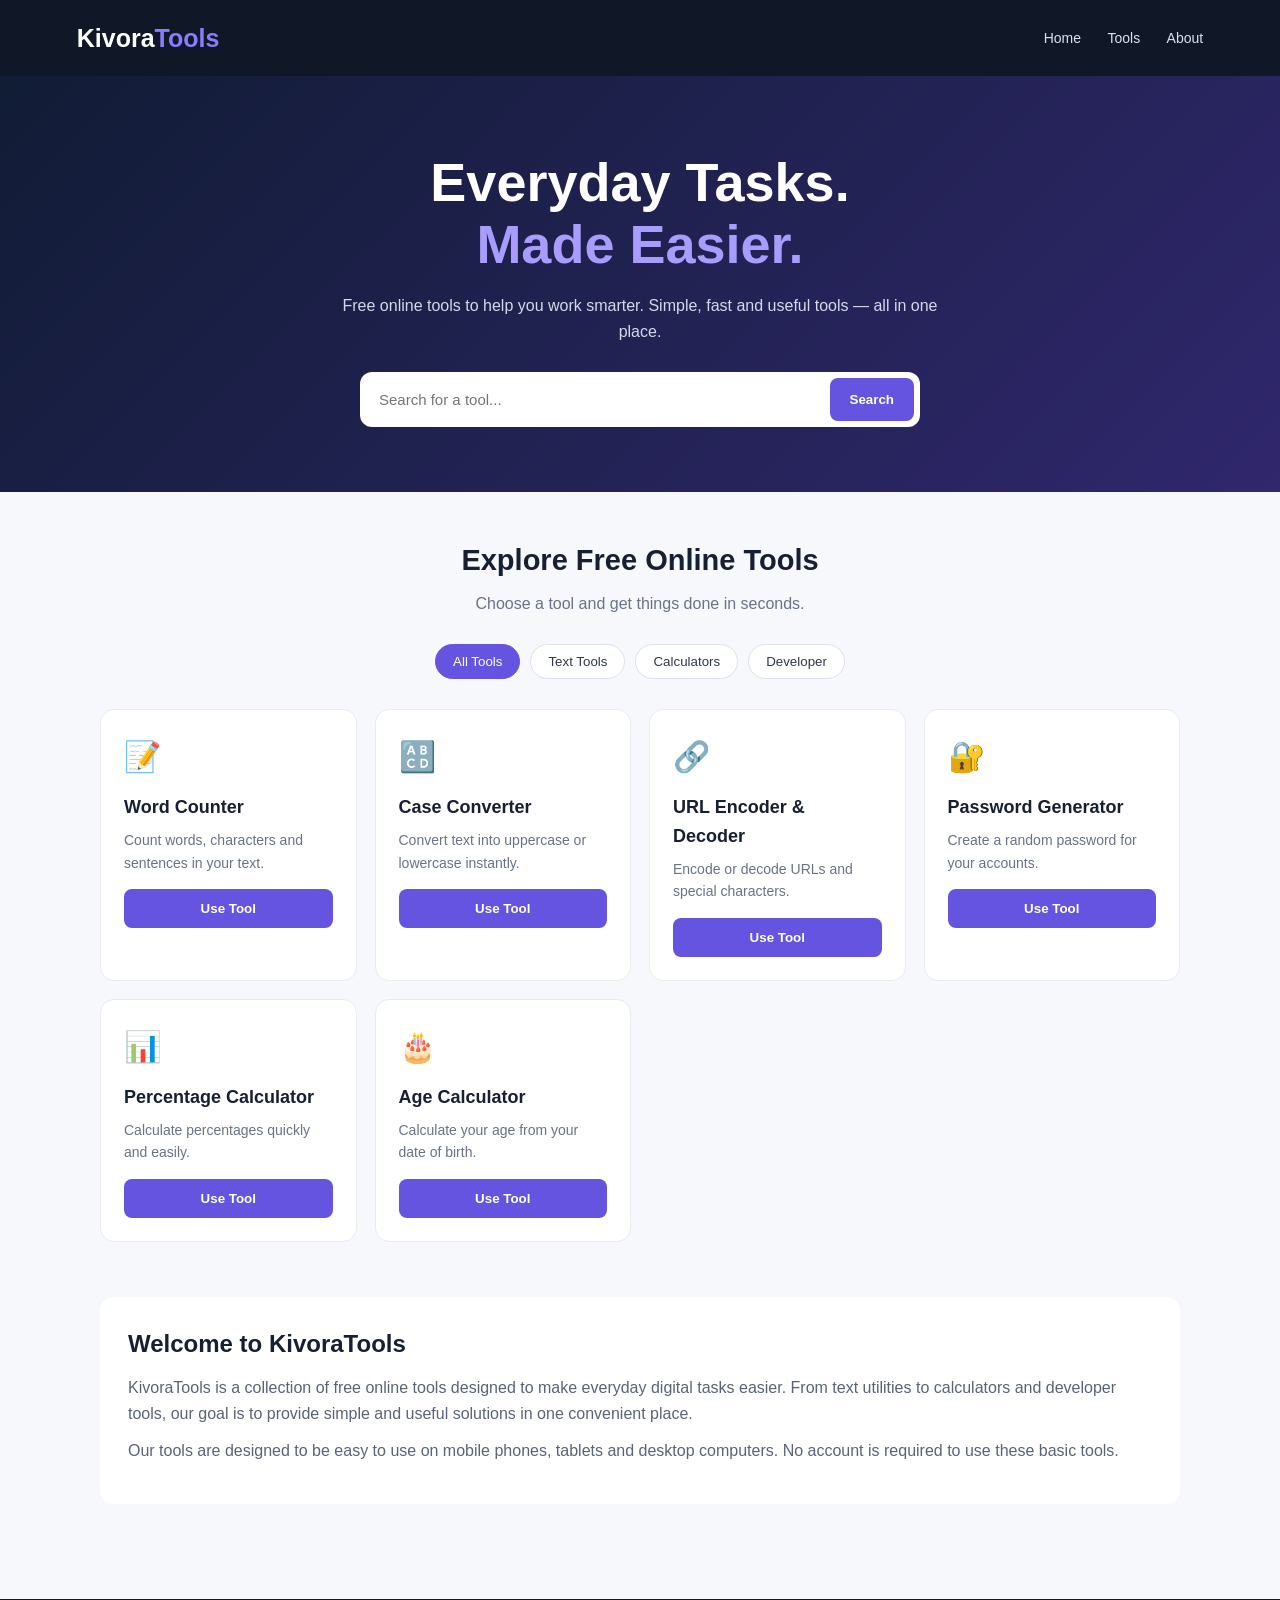
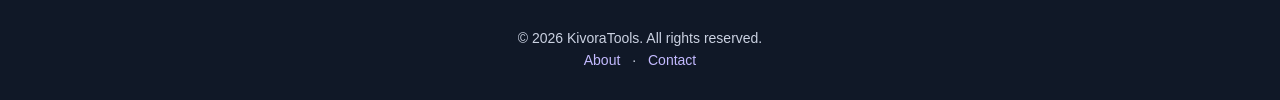
==== index.html @ 977b363c "Add initial HTML structure for KivoraTools" ====
<!DOCTYPE html>
<html lang="en">
<head>
  <meta charset="UTF-8">
  <meta name="viewport" content="width=device-width, initial-scale=1.0">
  <title>KivoraTools - Free Online Tools for Everyone</title>
  <meta name="description" content="Discover free online tools for text, images, calculators and everyday tasks. Fast, simple and easy-to-use tools with no signup required.">
  <meta name="robots" content="index, follow">
  <link rel="canonical" href="https://fretoolss.github.io/kivoratools/">
  <meta property="og:title" content="KivoraTools - Free Online Tools">
  <meta property="og:description" content="Simple, fast and free online tools for everyday tasks.">
  <meta property="og:type" content="website">
  <meta name="theme-color" content="#101827">

  <style>
    *{box-sizing:border-box;margin:0;padding:0}
    body{font-family:Arial,sans-serif;background:#f7f8fc;color:#172033;line-height:1.6}
    header{background:#101827;color:white;padding:18px 6%;display:flex;justify-content:space-between;align-items:center}
    .logo{font-size:25px;font-weight:800;color:#fff;text-decoration:none}
    .logo span{color:#8b7cff}
    nav a{color:#dce2ef;text-decoration:none;margin-left:22px;font-size:14px}
    .hero{text-align:center;padding:75px 20px 65px;background:linear-gradient(135deg,#111c35,#30276d);color:white}
    .hero h1{font-size:clamp(32px,6vw,54px);line-height:1.15;margin-bottom:18px}
    .hero h1 span{color:#a99cff}
    .hero p{color:#d6d9eb;max-width:620px;margin:0 auto 28px}
    .search{max-width:560px;margin:auto;display:flex;background:white;border-radius:12px;padding:6px}
    .search input{flex:1;min-width:0;border:0;outline:0;padding:13px;font-size:15px}
    .search button,.tool button{border:0;background:#6554df;color:white;padding:12px 20px;border-radius:8px;cursor:pointer;font-weight:bold}
    main{max-width:1120px;margin:auto;padding:45px 20px}
    .section-title{text-align:center;margin-bottom:28px}
    .section-title h2{font-size:29px;margin-bottom:7px}
    .section-title p{color:#687386}
    .categories{display:flex;justify-content:center;flex-wrap:wrap;gap:10px;margin-bottom:30px}
    .categories button{border:1px solid #dddff0;background:white;padding:9px 17px;border-radius:30px;cursor:pointer;color:#30384c}
    .categories button.active,.categories button:hover{background:#6554df;color:white;border-color:#6554df}
    .grid{display:grid;grid-template-columns:repeat(auto-fit,minmax(230px,1fr));gap:18px}
    .tool{background:white;border:1px solid #e9eaf2;border-radius:14px;padding:23px;transition:.2s}
    .tool:hover{transform:translateY(-4px);box-shadow:0 10px 28px #17203312}
    .tool .emoji{font-size:30px;margin-bottom:12px}
    .tool h3{font-size:18px;margin-bottom:7px}
    .tool p{font-size:14px;color:#687386;min-height:45px;margin-bottom:15px}
    .tool button{width:100%}
    .workspace{display:none;background:white;padding:25px;border-radius:14px;margin:30px 0;border:1px solid #e5e6ef}
    .workspace h2{margin-bottom:15px}
    textarea,.workspace input{width:100%;padding:13px;border:1px solid #d8dbea;border-radius:8px;margin:8px 0;font:inherit}
    .workspace textarea{min-height:120px;resize:vertical}
    .workspace button{margin:8px 6px 0 0}
    .result{margin-top:15px;padding:13px;background:#f0efff;border-radius:8px;overflow-wrap:anywhere}
    .about{margin-top:55px;background:white;border-radius:14px;padding:28px}
    .about h2{margin-bottom:12px}
    .about p{color:#596477;margin-bottom:12px}
    footer{text-align:center;background:#101827;color:#cbd2e2;padding:28px 15px;margin-top:50px;font-size:14px}
    footer a{color:#c3baff;text-decoration:none;margin:0 8px}
    @media(max-width:600px){header{padding:15px 18px}nav a{margin-left:10px;font-size:12px}.hero{padding:55px 18px}main{padding:35px 15px}}
  </style>
</head>
<body>

<header>
  <a class="logo" href="#">Kivora<span>Tools</span></a>
  <nav>
    <a href="#">Home</a>
    <a href="#tools">Tools</a>
    <a href="#about">About</a>
  </nav>
</header>

<section class="hero">
  <h1>Everyday Tasks.<br><span>Made Easier.</span></h1>
  <p>Free online tools to help you work smarter. Simple, fast and useful tools — all in one place.</p>
  <div class="search">
    <input id="searchInput" type="search" placeholder="Search for a tool...">
    <button onclick="searchTools()">Search</button>
  </div>
</section>

<main id="tools">
  <div class="section-title">
    <h2>Explore Free Online Tools</h2>
    <p>Choose a tool and get things done in seconds.</p>
  </div>

  <div class="categories">
    <button class="active" onclick="filterTools('all',this)">All Tools</button>
    <button onclick="filterTools('text',this)">Text Tools</button>
    <button onclick="filterTools('calculator',this)">Calculators</button>
    <button onclick="filterTools('developer',this)">Developer</button>
  </div>

  <div class="grid" id="toolGrid">
    <article class="tool" data-category="text" data-name="word counter">
      <div class="emoji">📝</div><h3>Word Counter</h3>
      <p>Count words, characters and sentences in your text.</p>
      <button onclick="openTool('words')">Use Tool</button>
    </article>
    <article class="tool" data-category="text" data-name="case converter">
      <div class="emoji">🔠</div><h3>Case Converter</h3>
      <p>Convert text into uppercase or lowercase instantly.</p>
      <button onclick="openTool('case')">Use Tool</button>
    </article>
    <article class="tool" data-category="developer" data-name="url encoder decoder">
      <div class="emoji">🔗</div><h3>URL Encoder & Decoder</h3>
      <p>Encode or decode URLs and special characters.</p>
      <button onclick="openTool('url')">Use Tool</button>
    </article>
    <article class="tool" data-category="developer" data-name="password generator">
      <div class="emoji">🔐</div><h3>Password Generator</h3>
      <p>Create a random password for your accounts.</p>
      <button onclick="openTool('password')">Use Tool</button>
    </article>
    <article class="tool" data-category="calculator" data-name="percentage calculator">
      <div class="emoji">📊</div><h3>Percentage Calculator</h3>
      <p>Calculate percentages quickly and easily.</p>
      <button onclick="openTool('percentage')">Use Tool</button>
    </article>
    <article class="tool" data-category="calculator" data-name="age calculator">
      <div class="emoji">🎂</div><h3>Age Calculator</h3>
      <p>Calculate your age from your date of birth.</p>
      <button onclick="openTool('age')">Use Tool</button>
    </article>
  </div>

  <section class="workspace" id="workspace">
    <h2 id="toolTitle">Online Tool</h2>
    <div id="toolContent"></div>
    <button onclick="closeTool()">Close Tool</button>
  </section>

  <section class="about" id="about">
    <h2>Welcome to KivoraTools</h2>
    <p>KivoraTools is a collection of free online tools designed to make everyday digital tasks easier. From text utilities to calculators and developer tools, our goal is to provide simple and useful solutions in one convenient place.</p>
    <p>Our tools are designed to be easy to use on mobile phones, tablets and desktop computers. No account is required to use these basic tools.</p>
  </section>
</main>

<footer>
  <p>© 2026 KivoraTools. All rights reserved.</p>
  <p><a href="#about">About</a> · <a href="mailto:hello@kivoratools.com">Contact</a></p>
</footer>

<script>
const workspace=document.getElementById('workspace');
const content=document.getElementById('toolContent');
const title=document.getElementById('toolTitle');

function openTool(type){
 workspace.style.display='block';
 workspace.scrollIntoView({behavior:'smooth'});
 const tools={
 words:['Word Counter',`<textarea id="textBox" placeholder="Type or paste your text here..." oninput="countWords()"></textarea><div class="result" id="wordResult">Words: 0 | Characters: 0 | Sentences: 0</div>`],
 case:['Case Converter',`<textarea id="caseText" placeholder="Enter your text..."></textarea><button onclick="convertCase('upper')">UPPERCASE</button><button onclick="convertCase('lower')">lowercase</button><button onclick="convertCase('title')">Title Case</button><div class="result" id="caseResult"></div>`],
 url:['URL Encoder & Decoder',`<textarea id="urlText" placeholder="Enter text or URL..."></textarea><button onclick="urlConvert('encode')">Encode</button><button onclick="urlConvert('decode')">Decode</button><div class="result" id="urlResult"></div>`],
 password:['Password Generator',`<label>Password length: <input id="passLength" type="number" min="6" max="64" value="16"></label><button onclick="makePassword()">Generate Password</button><div class="result" id="passResult"></div>`],
 percentage:['Percentage Calculator',`<input id="percent" type="number" placeholder="Percentage"><input id="number" type="number" placeholder="Number"><button onclick="calcPercent()">Calculate</button><div class="result" id="percentResult"></div>`],
 age:['Age Calculator',`<label>Date of birth</label><input id="birth" type="date"><button onclick="calcAge()">Calculate Age</button><div class="result" id="ageResult"></div>`]
 };
 title.textContent=tools[type][0];
 content.innerHTML=tools[type][1];
}
function closeTool(){workspace.style.display='none'}
function countWords(){
 const t=document.getElementById('textBox').value.trim();
 const words=t?t.split(/\s+/).length:0;
 const sentences=t?(t.match(/[.!?]+/g)||[]).length:0;
 document.getElementById('wordResult').textContent=`Words: ${words} | Characters: ${t.length} | Sentences: ${sentences}`;
}
function convertCase(mode){
 let t=document.getElementById('caseText').value;
 if(mode==='upper')t=t.toUpperCase();
 if(mode==='lower')t=t.toLowerCase();
 if(mode==='title')t=t.toLowerCase().replace(/\b\w/g,c=>c.toUpperCase());
 document.getElementById('caseResult').textContent=t;
}
function urlConvert(mode){
 try{
 const t=document.getElementById('urlText').value;
 document.getElementById('urlResult').textContent=mode==='encode'?encodeURIComponent(t):decodeURIComponent(t);
 }catch(e){document.getElementById('urlResult').textContent='Invalid encoded text.'}
}
function makePassword(){
 const n=Math.max(6,Math.min(64,Number(document.getElementById('passLength').value)||16));
 const chars='ABCDEFGHIJKLMNOPQRSTUVWXYZabcdefghijklmnopqrstuvwxyz0123456789!@#$%&*';
 const random=new Uint32Array(n);crypto.getRandomValues(random);
 let p='';for(let x of random)p+=chars[x%chars.length];
 document.getElementById('passResult').textContent=p;
}
function calcPercent(){
 const p=Number(document.getElementById('percent').value);
 const n=Number(document.getElementById('number').value);
 document.getElementById('percentResult').textContent=Number.isFinite(p)&&Number.isFinite(n)?`${p}% of ${n} = ${(p*n/100).toFixed(2)}`:'Enter valid numbers.';
}
function calcAge(){
 const d=new Date(document.getElementById('birth').value);
 const now=new Date();
 if(!document.getElementById('birth').value||d>now){document.getElementById('ageResult').textContent='Please enter a valid date of birth.';return}
 let age=now.getFullYear()-d.getFullYear();
 const m=now.getMonth()-d.getMonth();
 if(m<0||(m===0&&now.getDate()<d.getDate()))age--;
 document.getElementById('ageResult').textContent=`Your age is ${age} years.`;
}
function filterTools(category,button){
 document.querySelectorAll('.categories button').forEach(b=>b.classList.remove('active'));
 button.classList.add('active');
 document.querySelectorAll('.tool').forEach(card=>{
 card.style.display=category==='all'||card.dataset.category===category?'':'none';
 });
}
function searchTools(){
 const q=document.getElementById('searchInput').value.toLowerCase();
 document.querySelectorAll('.tool').forEach(card=>{
 card.style.display=card.dataset.name.includes(q)||card.textContent.toLowerCase().includes(q)?'':'none';
 });
}
document.getElementById('searchInput').addEventListener('input',searchTools);
</script>
</body>
                                   </html>
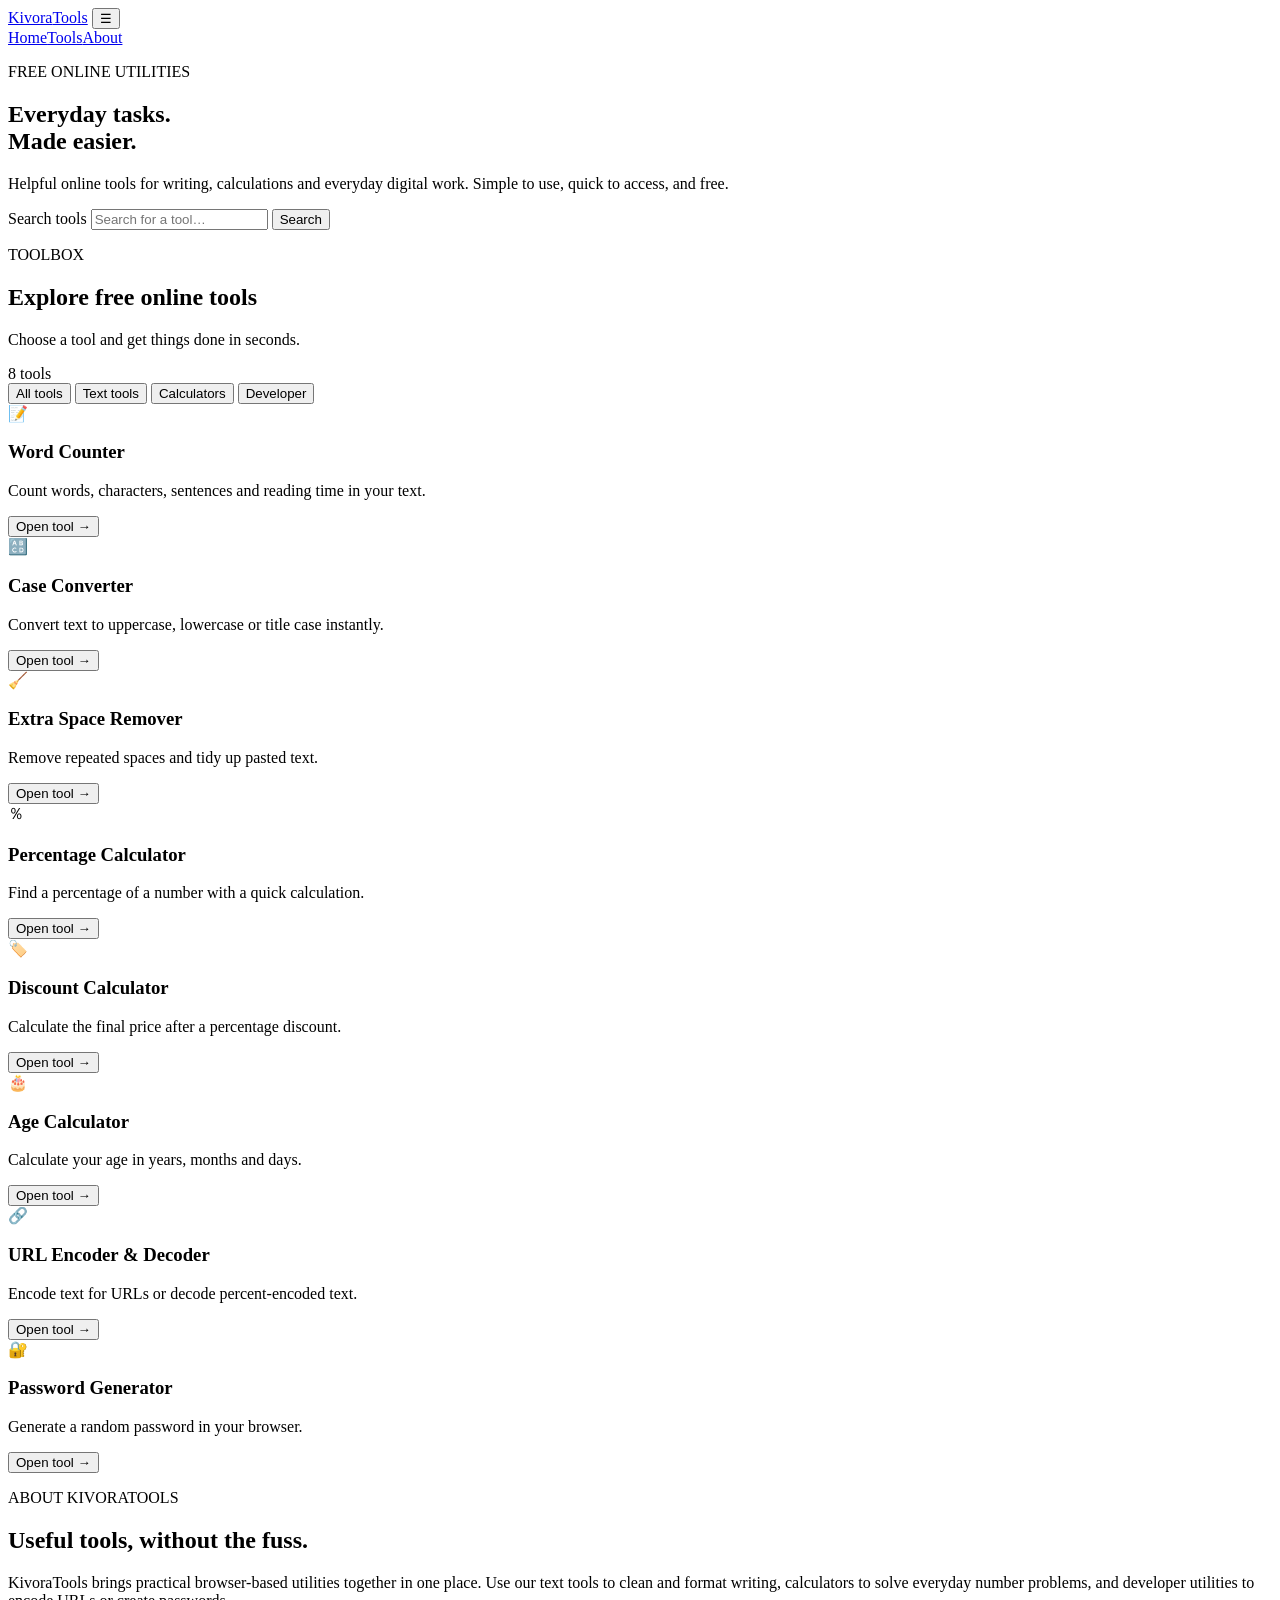
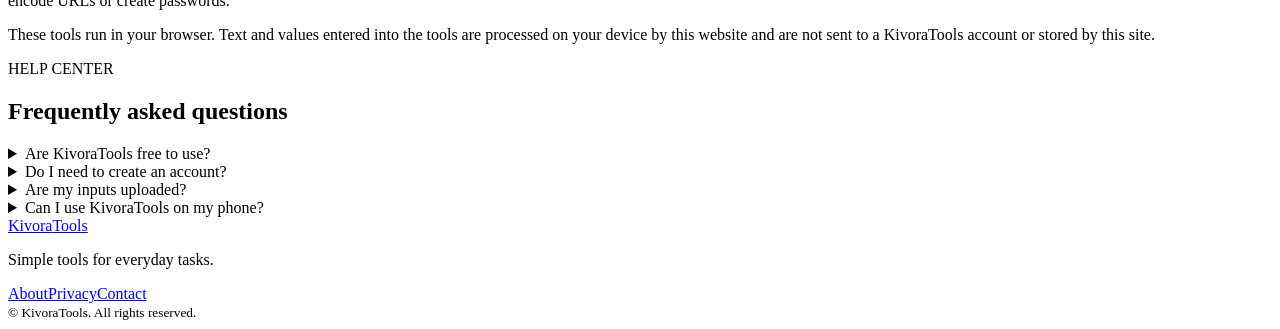
==== commit e3610b5d: "Add files via upload" ====
--- a/index.html
+++ b/index.html
@@ -1,219 +1,98 @@
-
-<!DOCTYPE html>
+<!doctype html>
 <html lang="en">
 <head>
-  <meta charset="UTF-8">
-  <meta name="viewport" content="width=device-width, initial-scale=1.0">
-  <title>KivoraTools - Free Online Tools for Everyone</title>
-  <meta name="description" content="Discover free online tools for text, images, calculators and everyday tasks. Fast, simple and easy-to-use tools with no signup required.">
-  <meta name="robots" content="index, follow">
+  <meta charset="utf-8">
+  <meta name="viewport" content="width=device-width, initial-scale=1">
+  <title>KivoraTools – Free Online Tools for Everyday Tasks</title>
+  <meta name="description" content="Use free, fast and simple online tools for text, calculations and developer tasks. Word counter, case converter, percentage calculator, URL encoder and more.">
+  <meta name="robots" content="index,follow,max-image-preview:large">
   <link rel="canonical" href="https://fretoolss.github.io/kivoratools/">
-  <meta property="og:title" content="KivoraTools - Free Online Tools">
-  <meta property="og:description" content="Simple, fast and free online tools for everyday tasks.">
+  <meta name="theme-color" content="#101827">
   <meta property="og:type" content="website">
-  <meta name="theme-color" content="#101827">
-
-  <style>
-    *{box-sizing:border-box;margin:0;padding:0}
-    body{font-family:Arial,sans-serif;background:#f7f8fc;color:#172033;line-height:1.6}
-    header{background:#101827;color:white;padding:18px 6%;display:flex;justify-content:space-between;align-items:center}
-    .logo{font-size:25px;font-weight:800;color:#fff;text-decoration:none}
-    .logo span{color:#8b7cff}
-    nav a{color:#dce2ef;text-decoration:none;margin-left:22px;font-size:14px}
-    .hero{text-align:center;padding:75px 20px 65px;background:linear-gradient(135deg,#111c35,#30276d);color:white}
-    .hero h1{font-size:clamp(32px,6vw,54px);line-height:1.15;margin-bottom:18px}
-    .hero h1 span{color:#a99cff}
-    .hero p{color:#d6d9eb;max-width:620px;margin:0 auto 28px}
-    .search{max-width:560px;margin:auto;display:flex;background:white;border-radius:12px;padding:6px}
-    .search input{flex:1;min-width:0;border:0;outline:0;padding:13px;font-size:15px}
-    .search button,.tool button{border:0;background:#6554df;color:white;padding:12px 20px;border-radius:8px;cursor:pointer;font-weight:bold}
-    main{max-width:1120px;margin:auto;padding:45px 20px}
-    .section-title{text-align:center;margin-bottom:28px}
-    .section-title h2{font-size:29px;margin-bottom:7px}
-    .section-title p{color:#687386}
-    .categories{display:flex;justify-content:center;flex-wrap:wrap;gap:10px;margin-bottom:30px}
-    .categories button{border:1px solid #dddff0;background:white;padding:9px 17px;border-radius:30px;cursor:pointer;color:#30384c}
-    .categories button.active,.categories button:hover{background:#6554df;color:white;border-color:#6554df}
-    .grid{display:grid;grid-template-columns:repeat(auto-fit,minmax(230px,1fr));gap:18px}
-    .tool{background:white;border:1px solid #e9eaf2;border-radius:14px;padding:23px;transition:.2s}
-    .tool:hover{transform:translateY(-4px);box-shadow:0 10px 28px #17203312}
-    .tool .emoji{font-size:30px;margin-bottom:12px}
-    .tool h3{font-size:18px;margin-bottom:7px}
-    .tool p{font-size:14px;color:#687386;min-height:45px;margin-bottom:15px}
-    .tool button{width:100%}
-    .workspace{display:none;background:white;padding:25px;border-radius:14px;margin:30px 0;border:1px solid #e5e6ef}
-    .workspace h2{margin-bottom:15px}
-    textarea,.workspace input{width:100%;padding:13px;border:1px solid #d8dbea;border-radius:8px;margin:8px 0;font:inherit}
-    .workspace textarea{min-height:120px;resize:vertical}
-    .workspace button{margin:8px 6px 0 0}
-    .result{margin-top:15px;padding:13px;background:#f0efff;border-radius:8px;overflow-wrap:anywhere}
-    .about{margin-top:55px;background:white;border-radius:14px;padding:28px}
-    .about h2{margin-bottom:12px}
-    .about p{color:#596477;margin-bottom:12px}
-    footer{text-align:center;background:#101827;color:#cbd2e2;padding:28px 15px;margin-top:50px;font-size:14px}
-    footer a{color:#c3baff;text-decoration:none;margin:0 8px}
-    @media(max-width:600px){header{padding:15px 18px}nav a{margin-left:10px;font-size:12px}.hero{padding:55px 18px}main{padding:35px 15px}}
-  </style>
+  <meta property="og:title" content="KivoraTools – Free Online Tools">
+  <meta property="og:description" content="Simple, fast and useful free tools for everyday work.">
+  <meta property="og:url" content="https://fretoolss.github.io/kivoratools/">
+  <meta name="twitter:card" content="summary">
+  <link rel="stylesheet" href="assets/style.css">
+  <script defer src="assets/app.js"></script>
 </head>
 <body>
-
-<header>
-  <a class="logo" href="#">Kivora<span>Tools</span></a>
-  <nav>
-    <a href="#">Home</a>
-    <a href="#tools">Tools</a>
-    <a href="#about">About</a>
-  </nav>
+<header class="site-header">
+  <a class="brand" href="./" aria-label="KivoraTools home">Kivora<span>Tools</span></a>
+  <button class="menu-toggle" id="menuToggle" aria-label="Toggle navigation" aria-expanded="false">☰</button>
+  <nav id="mainNav"><a href="./">Home</a><a href="#tools">Tools</a><a href="#about">About</a></nav>
 </header>
-
-<section class="hero">
-  <h1>Everyday Tasks.<br><span>Made Easier.</span></h1>
-  <p>Free online tools to help you work smarter. Simple, fast and useful tools — all in one place.</p>
-  <div class="search">
-    <input id="searchInput" type="search" placeholder="Search for a tool...">
-    <button onclick="searchTools()">Search</button>
-  </div>
-</section>
-
-<main id="tools">
-  <div class="section-title">
-    <h2>Explore Free Online Tools</h2>
-    <p>Choose a tool and get things done in seconds.</p>
-  </div>
-
-  <div class="categories">
-    <button class="active" onclick="filterTools('all',this)">All Tools</button>
-    <button onclick="filterTools('text',this)">Text Tools</button>
-    <button onclick="filterTools('calculator',this)">Calculators</button>
-    <button onclick="filterTools('developer',this)">Developer</button>
-  </div>
-
-  <div class="grid" id="toolGrid">
-    <article class="tool" data-category="text" data-name="word counter">
-      <div class="emoji">📝</div><h3>Word Counter</h3>
-      <p>Count words, characters and sentences in your text.</p>
-      <button onclick="openTool('words')">Use Tool</button>
-    </article>
-    <article class="tool" data-category="text" data-name="case converter">
-      <div class="emoji">🔠</div><h3>Case Converter</h3>
-      <p>Convert text into uppercase or lowercase instantly.</p>
-      <button onclick="openTool('case')">Use Tool</button>
-    </article>
-    <article class="tool" data-category="developer" data-name="url encoder decoder">
-      <div class="emoji">🔗</div><h3>URL Encoder & Decoder</h3>
-      <p>Encode or decode URLs and special characters.</p>
-      <button onclick="openTool('url')">Use Tool</button>
-    </article>
-    <article class="tool" data-category="developer" data-name="password generator">
-      <div class="emoji">🔐</div><h3>Password Generator</h3>
-      <p>Create a random password for your accounts.</p>
-      <button onclick="openTool('password')">Use Tool</button>
-    </article>
-    <article class="tool" data-category="calculator" data-name="percentage calculator">
-      <div class="emoji">📊</div><h3>Percentage Calculator</h3>
-      <p>Calculate percentages quickly and easily.</p>
-      <button onclick="openTool('percentage')">Use Tool</button>
-    </article>
-    <article class="tool" data-category="calculator" data-name="age calculator">
-      <div class="emoji">🎂</div><h3>Age Calculator</h3>
-      <p>Calculate your age from your date of birth.</p>
-      <button onclick="openTool('age')">Use Tool</button>
-    </article>
-  </div>
-
-  <section class="workspace" id="workspace">
-    <h2 id="toolTitle">Online Tool</h2>
-    <div id="toolContent"></div>
-    <button onclick="closeTool()">Close Tool</button>
+<main>
+  <section class="hero">
+    <p class="eyebrow">FREE ONLINE UTILITIES</p>
+    <h1>Everyday tasks.<br><span>Made easier.</span></h1>
+    <p class="hero-copy">Helpful online tools for writing, calculations and everyday digital work. Simple to use, quick to access, and free.</p>
+    <form class="search-bar" id="searchForm" role="search">
+      <label class="sr-only" for="toolSearch">Search tools</label>
+      <input id="toolSearch" type="search" placeholder="Search for a tool…" autocomplete="off">
+      <button type="submit">Search</button>
+    </form>
   </section>
 
-  <section class="about" id="about">
-    <h2>Welcome to KivoraTools</h2>
-    <p>KivoraTools is a collection of free online tools designed to make everyday digital tasks easier. From text utilities to calculators and developer tools, our goal is to provide simple and useful solutions in one convenient place.</p>
-    <p>Our tools are designed to be easy to use on mobile phones, tablets and desktop computers. No account is required to use these basic tools.</p>
+  <section class="content-section" id="tools">
+    <div class="section-heading">
+      <div><p class="eyebrow">TOOLBOX</p><h2>Explore free online tools</h2><p class="muted">Choose a tool and get things done in seconds.</p></div>
+      <span class="tool-count" id="toolCount">8 tools</span>
+    </div>
+    <div class="filters" aria-label="Filter tools">
+      <button class="filter active" data-filter="all">All tools</button>
+      <button class="filter" data-filter="text">Text tools</button>
+      <button class="filter" data-filter="calculator">Calculators</button>
+      <button class="filter" data-filter="developer">Developer</button>
+    </div>
+    <div class="tool-grid" id="toolGrid">
+      <article class="tool-card" data-category="text" data-search="word counter character sentence count">
+        <div class="tool-icon">📝</div><h3>Word Counter</h3><p>Count words, characters, sentences and reading time in your text.</p><button class="tool-open" data-tool="word">Open tool <span>→</span></button>
+      </article>
+      <article class="tool-card" data-category="text" data-search="case converter uppercase lowercase title">
+        <div class="tool-icon">🔠</div><h3>Case Converter</h3><p>Convert text to uppercase, lowercase or title case instantly.</p><button class="tool-open" data-tool="case">Open tool <span>→</span></button>
+      </article>
+      <article class="tool-card" data-category="text" data-search="remove extra spaces clean text">
+        <div class="tool-icon">🧹</div><h3>Extra Space Remover</h3><p>Remove repeated spaces and tidy up pasted text.</p><button class="tool-open" data-tool="spaces">Open tool <span>→</span></button>
+      </article>
+      <article class="tool-card" data-category="calculator" data-search="percentage calculator percent of number">
+        <div class="tool-icon">％</div><h3>Percentage Calculator</h3><p>Find a percentage of a number with a quick calculation.</p><button class="tool-open" data-tool="percentage">Open tool <span>→</span></button>
+      </article>
+      <article class="tool-card" data-category="calculator" data-search="discount calculator sale price">
+        <div class="tool-icon">🏷️</div><h3>Discount Calculator</h3><p>Calculate the final price after a percentage discount.</p><button class="tool-open" data-tool="discount">Open tool <span>→</span></button>
+      </article>
+      <article class="tool-card" data-category="calculator" data-search="age calculator date of birth">
+        <div class="tool-icon">🎂</div><h3>Age Calculator</h3><p>Calculate your age in years, months and days.</p><button class="tool-open" data-tool="age">Open tool <span>→</span></button>
+      </article>
+      <article class="tool-card" data-category="developer" data-search="url encoder decoder encode decode">
+        <div class="tool-icon">🔗</div><h3>URL Encoder &amp; Decoder</h3><p>Encode text for URLs or decode percent-encoded text.</p><button class="tool-open" data-tool="url">Open tool <span>→</span></button>
+      </article>
+      <article class="tool-card" data-category="developer" data-search="password generator secure random password">
+        <div class="tool-icon">🔐</div><h3>Password Generator</h3><p>Generate a random password in your browser.</p><button class="tool-open" data-tool="password">Open tool <span>→</span></button>
+      </article>
+    </div>
+    <p class="empty-state" id="emptyState" hidden>No tools match that search. Try another keyword.</p>
+
+    <section class="tool-workspace" id="workspace" hidden aria-live="polite">
+      <div class="workspace-head"><div><p class="eyebrow">KIVORATOOLS UTILITY</p><h2 id="workspaceTitle">Tool</h2></div><button class="close-button" id="closeWorkspace" aria-label="Close tool">✕</button></div>
+      <div id="workspaceBody"></div>
+    </section>
+  </section>
+
+  <section class="info-section" id="about">
+    <p class="eyebrow">ABOUT KIVORATOOLS</p>
+    <h2>Useful tools, without the fuss.</h2>
+    <p>KivoraTools brings practical browser-based utilities together in one place. Use our text tools to clean and format writing, calculators to solve everyday number problems, and developer utilities to encode URLs or create passwords.</p>
+    <p>These tools run in your browser. Text and values entered into the tools are processed on your device by this website and are not sent to a KivoraTools account or stored by this site.</p>
+  </section>
+  <section class="faq-section">
+    <p class="eyebrow">HELP CENTER</p><h2>Frequently asked questions</h2>
+    <details><summary>Are KivoraTools free to use?</summary><p>Yes. The tools currently available on this website are free to use.</p></details>
+    <details><summary>Do I need to create an account?</summary><p>No account or sign-up is required to use the tools on this site.</p></details>
+    <details><summary>Are my inputs uploaded?</summary><p>The tools are designed to process your inputs locally in your browser. Avoid entering highly sensitive information into any online tool.</p></details>
+    <details><summary>Can I use KivoraTools on my phone?</summary><p>Yes. The website is responsive and designed for mobile, tablet and desktop screens.</p></details>
   </section>
 </main>
-
-<footer>
-  <p>© 2026 KivoraTools. All rights reserved.</p>
-  <p><a href="#about">About</a> · <a href="mailto:hello@kivoratools.com">Contact</a></p>
-</footer>
-
-<script>
-const workspace=document.getElementById('workspace');
-const content=document.getElementById('toolContent');
-const title=document.getElementById('toolTitle');
-
-function openTool(type){
- workspace.style.display='block';
- workspace.scrollIntoView({behavior:'smooth'});
- const tools={
- words:['Word Counter',`<textarea id="textBox" placeholder="Type or paste your text here..." oninput="countWords()"></textarea><div class="result" id="wordResult">Words: 0 | Characters: 0 | Sentences: 0</div>`],
- case:['Case Converter',`<textarea id="caseText" placeholder="Enter your text..."></textarea><button onclick="convertCase('upper')">UPPERCASE</button><button onclick="convertCase('lower')">lowercase</button><button onclick="convertCase('title')">Title Case</button><div class="result" id="caseResult"></div>`],
- url:['URL Encoder & Decoder',`<textarea id="urlText" placeholder="Enter text or URL..."></textarea><button onclick="urlConvert('encode')">Encode</button><button onclick="urlConvert('decode')">Decode</button><div class="result" id="urlResult"></div>`],
- password:['Password Generator',`<label>Password length: <input id="passLength" type="number" min="6" max="64" value="16"></label><button onclick="makePassword()">Generate Password</button><div class="result" id="passResult"></div>`],
- percentage:['Percentage Calculator',`<input id="percent" type="number" placeholder="Percentage"><input id="number" type="number" placeholder="Number"><button onclick="calcPercent()">Calculate</button><div class="result" id="percentResult"></div>`],
- age:['Age Calculator',`<label>Date of birth</label><input id="birth" type="date"><button onclick="calcAge()">Calculate Age</button><div class="result" id="ageResult"></div>`]
- };
- title.textContent=tools[type][0];
- content.innerHTML=tools[type][1];
-}
-function closeTool(){workspace.style.display='none'}
-function countWords(){
- const t=document.getElementById('textBox').value.trim();
- const words=t?t.split(/\s+/).length:0;
- const sentences=t?(t.match(/[.!?]+/g)||[]).length:0;
- document.getElementById('wordResult').textContent=`Words: ${words} | Characters: ${t.length} | Sentences: ${sentences}`;
-}
-function convertCase(mode){
- let t=document.getElementById('caseText').value;
- if(mode==='upper')t=t.toUpperCase();
- if(mode==='lower')t=t.toLowerCase();
- if(mode==='title')t=t.toLowerCase().replace(/\b\w/g,c=>c.toUpperCase());
- document.getElementById('caseResult').textContent=t;
-}
-function urlConvert(mode){
- try{
- const t=document.getElementById('urlText').value;
- document.getElementById('urlResult').textContent=mode==='encode'?encodeURIComponent(t):decodeURIComponent(t);
- }catch(e){document.getElementById('urlResult').textContent='Invalid encoded text.'}
-}
-function makePassword(){
- const n=Math.max(6,Math.min(64,Number(document.getElementById('passLength').value)||16));
- const chars='ABCDEFGHIJKLMNOPQRSTUVWXYZabcdefghijklmnopqrstuvwxyz0123456789!@#$%&*';
- const random=new Uint32Array(n);crypto.getRandomValues(random);
- let p='';for(let x of random)p+=chars[x%chars.length];
- document.getElementById('passResult').textContent=p;
-}
-function calcPercent(){
- const p=Number(document.getElementById('percent').value);
- const n=Number(document.getElementById('number').value);
- document.getElementById('percentResult').textContent=Number.isFinite(p)&&Number.isFinite(n)?`${p}% of ${n} = ${(p*n/100).toFixed(2)}`:'Enter valid numbers.';
-}
-function calcAge(){
- const d=new Date(document.getElementById('birth').value);
- const now=new Date();
- if(!document.getElementById('birth').value||d>now){document.getElementById('ageResult').textContent='Please enter a valid date of birth.';return}
- let age=now.getFullYear()-d.getFullYear();
- const m=now.getMonth()-d.getMonth();
- if(m<0||(m===0&&now.getDate()<d.getDate()))age--;
- document.getElementById('ageResult').textContent=`Your age is ${age} years.`;
-}
-function filterTools(category,button){
- document.querySelectorAll('.categories button').forEach(b=>b.classList.remove('active'));
- button.classList.add('active');
- document.querySelectorAll('.tool').forEach(card=>{
- card.style.display=category==='all'||card.dataset.category===category?'':'none';
- });
-}
-function searchTools(){
- const q=document.getElementById('searchInput').value.toLowerCase();
- document.querySelectorAll('.tool').forEach(card=>{
- card.style.display=card.dataset.name.includes(q)||card.textContent.toLowerCase().includes(q)?'':'none';
- });
-}
-document.getElementById('searchInput').addEventListener('input',searchTools);
-</script>
+<footer class="site-footer"><a class="brand footer-brand" href="./">Kivora<span>Tools</span></a><p>Simple tools for everyday tasks.</p><div><a href="about.html">About</a><a href="privacy.html">Privacy</a><a href="contact.html">Contact</a></div><small>© <span id="year"></span> KivoraTools. All rights reserved.</small></footer>
 </body>
-                                   </html>
-      
+</html>
